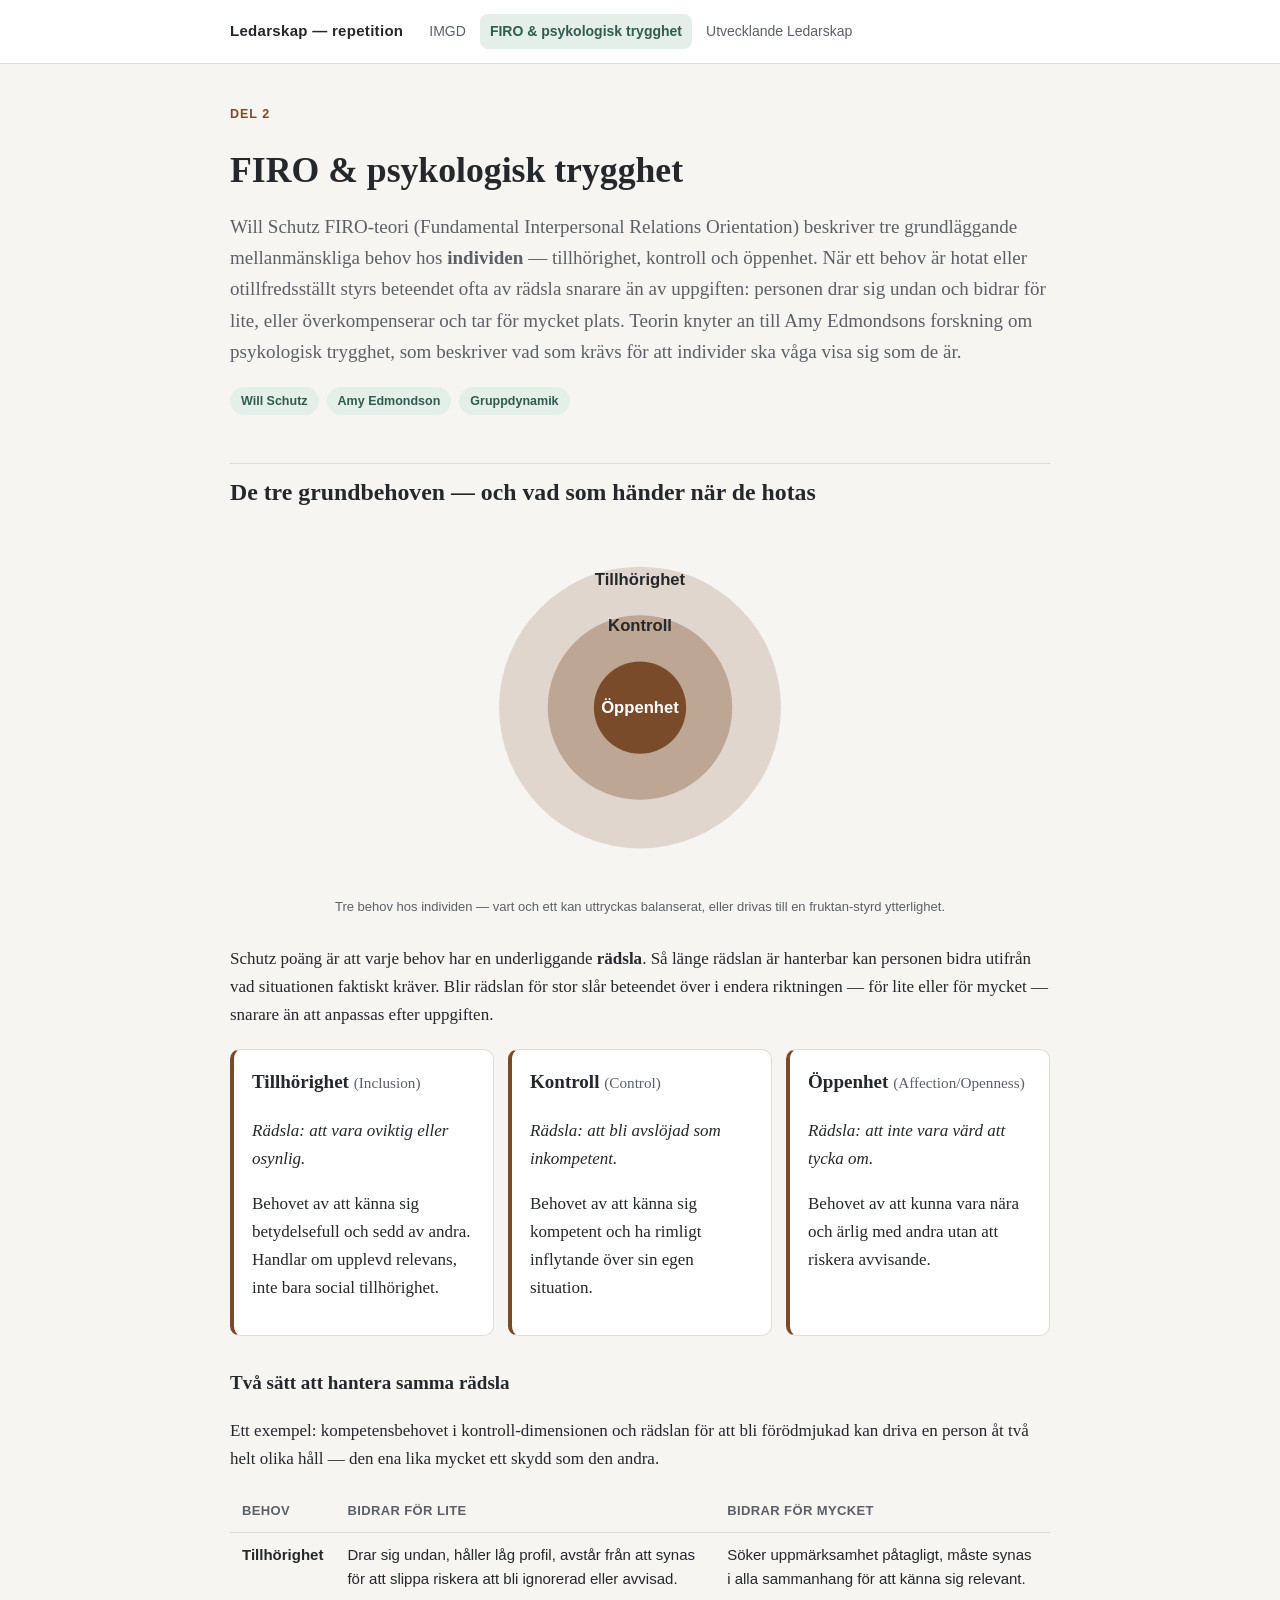
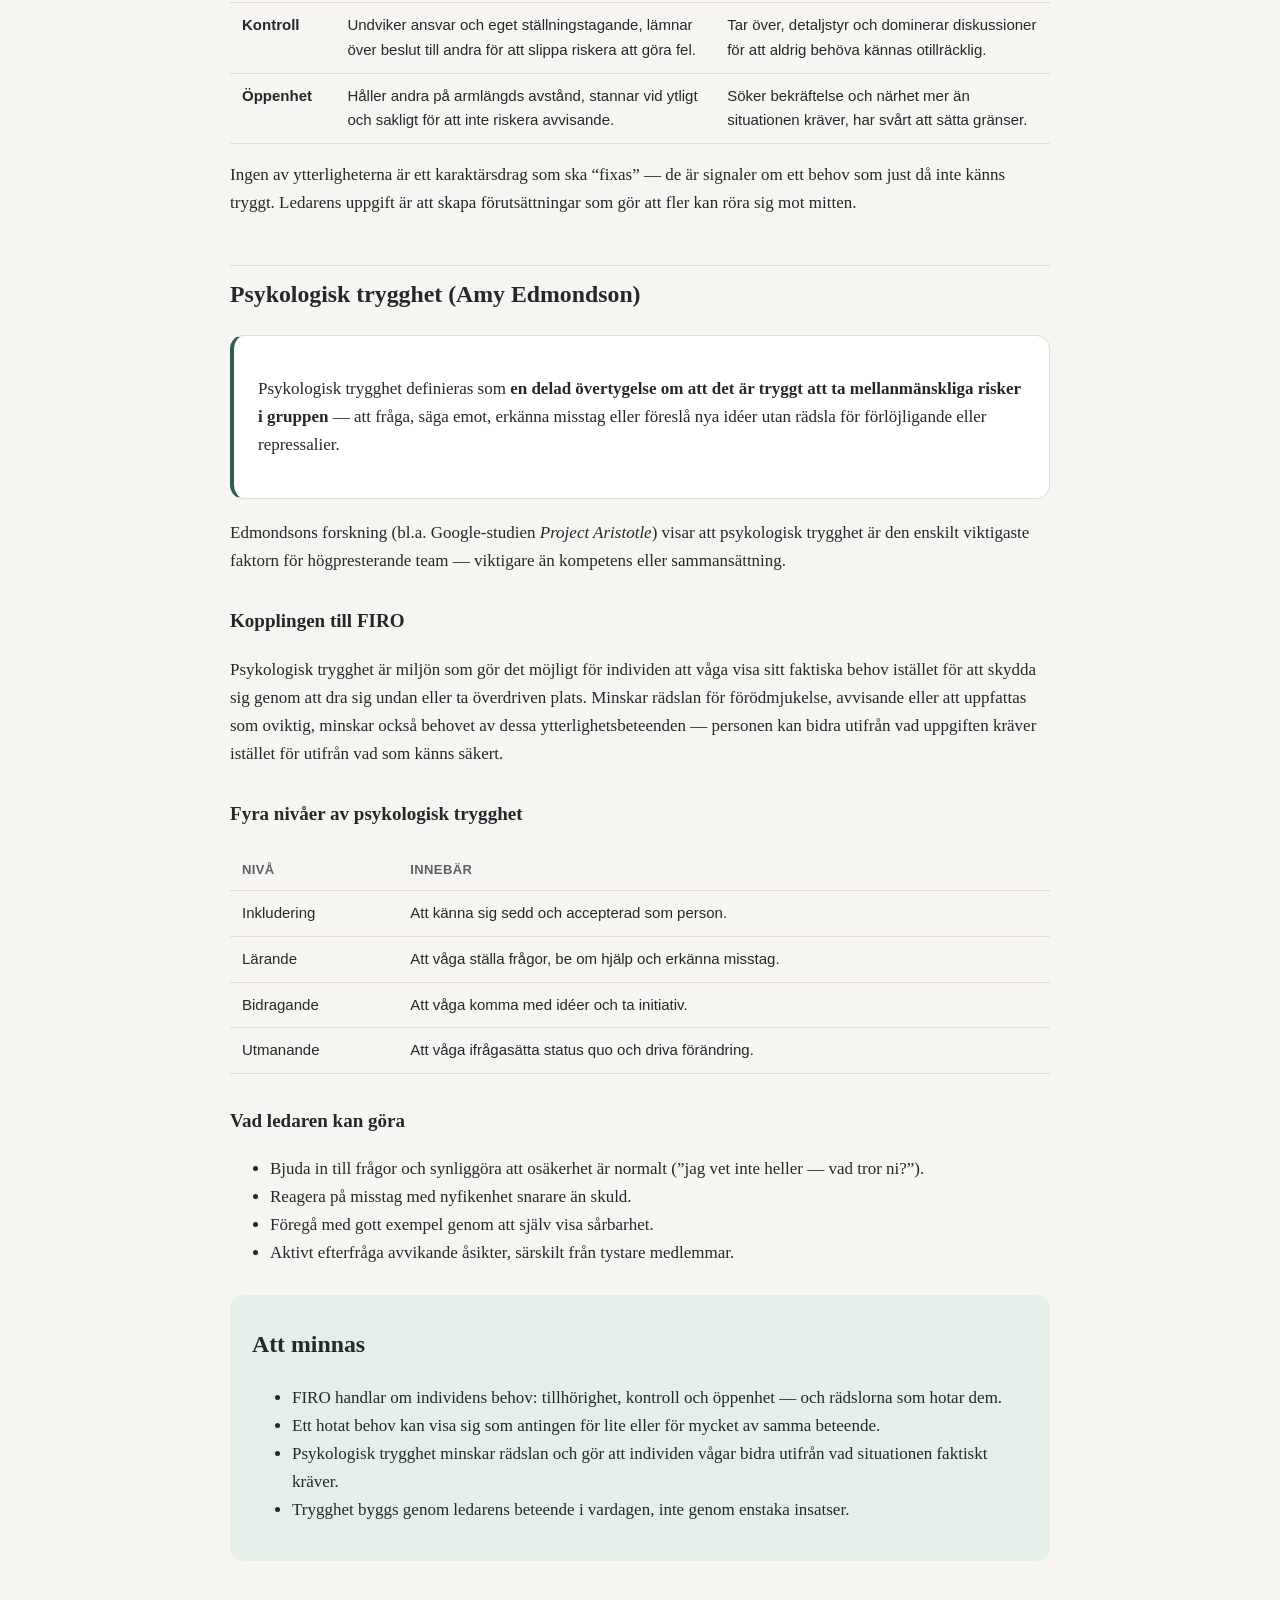
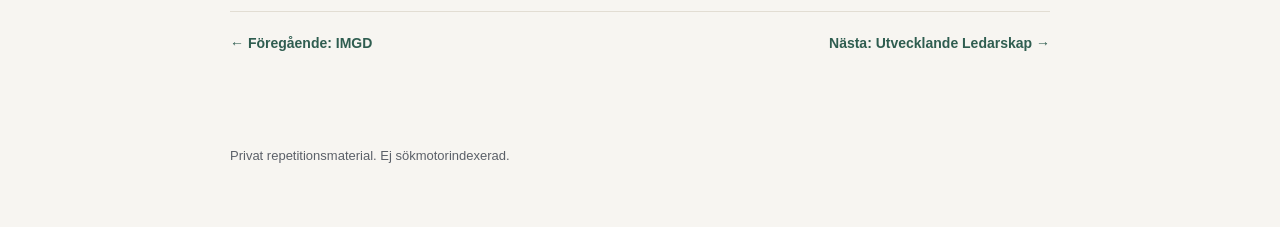
==== firo.html @ d12c9a11 "Initial version: IMGD, FIRO och Utvecklande Ledarskap" ====
<!DOCTYPE html>
<html lang="sv">
<head>
<meta charset="UTF-8">
<meta name="viewport" content="width=device-width, initial-scale=1.0">
<title>FIRO & psykologisk trygghet – repetition</title>
<meta name="robots" content="noindex, nofollow, noarchive">
<link rel="stylesheet" href="style.css">
</head>
<body>
<header class="site-header">
  <nav>
    <a class="brand" href="index.html">Ledarskap — repetition</a>
    <a class="nav-link" href="imgd.html">IMGD</a>
    <a class="nav-link active" href="firo.html">FIRO & psykologisk trygghet</a>
    <a class="nav-link" href="utvecklande-ledarskap.html">Utvecklande Ledarskap</a>
  </nav>
</header>

<main>
  <div class="kicker" style="color:var(--firo);">Del 2</div>
  <h1>FIRO &amp; psykologisk trygghet</h1>
  <p class="lead">Will Schutz FIRO-teori (Fundamental Interpersonal Relations Orientation) beskriver tre grundläggande mellanmänskliga behov hos <strong>individen</strong> — tillhörighet, kontroll och öppenhet. När ett behov är hotat eller otillfredsställt styrs beteendet ofta av rädsla snarare än av uppgiften: personen drar sig undan och bidrar för lite, eller överkompenserar och tar för mycket plats. Teorin knyter an till Amy Edmondsons forskning om psykologisk trygghet, som beskriver vad som krävs för att individer ska våga visa sig som de är.</p>

  <div class="pill-row">
    <span class="pill">Will Schutz</span>
    <span class="pill">Amy Edmondson</span>
    <span class="pill">Gruppdynamik</span>
  </div>

  <h2>De tre grundbehoven — och vad som händer när de hotas</h2>
  <div class="diagram">
    <svg viewBox="0 0 640 260" xmlns="http://www.w3.org/2000/svg" role="img" aria-label="Tre koncentriska cirklar: tillhörighet, kontroll, öppenhet">
      <circle cx="320" cy="130" r="110" fill="var(--firo)" opacity="0.18"></circle>
      <circle cx="320" cy="130" r="72" fill="var(--firo)" opacity="0.35"></circle>
      <circle cx="320" cy="130" r="36" fill="var(--firo)"></circle>
      <text x="320" y="134" text-anchor="middle" font-size="13" fill="#fff" font-family="sans-serif" font-weight="bold">Öppenhet</text>
      <text x="320" y="70" text-anchor="middle" font-size="13" fill="var(--text)" font-family="sans-serif" font-weight="bold">Kontroll</text>
      <text x="320" y="34" text-anchor="middle" font-size="13" fill="var(--text)" font-family="sans-serif" font-weight="bold">Tillhörighet</text>
    </svg>
    <p style="font-size:13px; color:var(--text-muted); font-family:sans-serif;">Tre behov hos individen — vart och ett kan uttryckas balanserat, eller drivas till en fruktan-styrd ytterlighet.</p>
  </div>

  <p>Schutz poäng är att varje behov har en underliggande <strong>rädsla</strong>. Så länge rädslan är hanterbar kan personen bidra utifrån vad situationen faktiskt kräver. Blir rädslan för stor slår beteendet över i endera riktningen — för lite eller för mycket — snarare än att anpassas efter uppgiften.</p>

  <div class="grid cols-3">
    <div class="stage" style="border-left-color:var(--firo);">
      <h3>Tillhörighet <span style="font-weight:400;color:var(--text-muted);font-size:0.8em;">(Inclusion)</span></h3>
      <p><em>Rädsla: att vara oviktig eller osynlig.</em></p>
      <p>Behovet av att känna sig betydelsefull och sedd av andra. Handlar om upplevd relevans, inte bara social tillhörighet.</p>
    </div>
    <div class="stage" style="border-left-color:var(--firo);">
      <h3>Kontroll <span style="font-weight:400;color:var(--text-muted);font-size:0.8em;">(Control)</span></h3>
      <p><em>Rädsla: att bli avslöjad som inkompetent.</em></p>
      <p>Behovet av att känna sig kompetent och ha rimligt inflytande över sin egen situation.</p>
    </div>
    <div class="stage" style="border-left-color:var(--firo);">
      <h3>Öppenhet <span style="font-weight:400;color:var(--text-muted);font-size:0.8em;">(Affection/Openness)</span></h3>
      <p><em>Rädsla: att inte vara värd att tycka om.</em></p>
      <p>Behovet av att kunna vara nära och ärlig med andra utan att riskera avvisande.</p>
    </div>
  </div>

  <h3>Två sätt att hantera samma rädsla</h3>
  <p>Ett exempel: kompetensbehovet i kontroll-dimensionen och rädslan för att bli förödmjukad kan driva en person åt två helt olika håll — den ena lika mycket ett skydd som den andra.</p>
  <table>
    <tr><th>Behov</th><th>Bidrar för lite</th><th>Bidrar för mycket</th></tr>
    <tr>
      <td><strong>Tillhörighet</strong></td>
      <td>Drar sig undan, håller låg profil, avstår från att synas för att slippa riskera att bli ignorerad eller avvisad.</td>
      <td>Söker uppmärksamhet påtagligt, måste synas i alla sammanhang för att känna sig relevant.</td>
    </tr>
    <tr>
      <td><strong>Kontroll</strong></td>
      <td>Undviker ansvar och eget ställningstagande, lämnar över beslut till andra för att slippa riskera att göra fel.</td>
      <td>Tar över, detaljstyr och dominerar diskussioner för att aldrig behöva kännas otillräcklig.</td>
    </tr>
    <tr>
      <td><strong>Öppenhet</strong></td>
      <td>Håller andra på armlängds avstånd, stannar vid ytligt och sakligt för att inte riskera avvisande.</td>
      <td>Söker bekräftelse och närhet mer än situationen kräver, har svårt att sätta gränser.</td>
    </tr>
  </table>
  <p>Ingen av ytterligheterna är ett karaktärsdrag som ska “fixas” — de är signaler om ett behov som just då inte känns tryggt. Ledarens uppgift är att skapa förutsättningar som gör att fler kan röra sig mot mitten.</p>

  <h2>Psykologisk trygghet (Amy Edmondson)</h2>
  <div class="card accent">
    <p>Psykologisk trygghet definieras som <strong>en delad övertygelse om att det är tryggt att ta mellanmänskliga risker i gruppen</strong> — att fråga, säga emot, erkänna misstag eller föreslå nya idéer utan rädsla för förlöjligande eller repressalier.</p>
  </div>

  <p>Edmondsons forskning (bl.a. Google-studien <em>Project Aristotle</em>) visar att psykologisk trygghet är den enskilt viktigaste faktorn för högpresterande team — viktigare än kompetens eller sammansättning.</p>

  <h3>Kopplingen till FIRO</h3>
  <p>Psykologisk trygghet är miljön som gör det möjligt för individen att våga visa sitt faktiska behov istället för att skydda sig genom att dra sig undan eller ta överdriven plats. Minskar rädslan för förödmjukelse, avvisande eller att uppfattas som oviktig, minskar också behovet av dessa ytterlighetsbeteenden — personen kan bidra utifrån vad uppgiften kräver istället för utifrån vad som känns säkert.</p>

  <h3>Fyra nivåer av psykologisk trygghet</h3>
  <table>
    <tr><th>Nivå</th><th>Innebär</th></tr>
    <tr><td>Inkludering</td><td>Att känna sig sedd och accepterad som person.</td></tr>
    <tr><td>Lärande</td><td>Att våga ställa frågor, be om hjälp och erkänna misstag.</td></tr>
    <tr><td>Bidragande</td><td>Att våga komma med idéer och ta initiativ.</td></tr>
    <tr><td>Utmanande</td><td>Att våga ifrågasätta status quo och driva förändring.</td></tr>
  </table>

  <h3>Vad ledaren kan göra</h3>
  <ul>
    <li>Bjuda in till frågor och synliggöra att osäkerhet är normalt (”jag vet inte heller — vad tror ni?”).</li>
    <li>Reagera på misstag med nyfikenhet snarare än skuld.</li>
    <li>Föregå med gott exempel genom att själv visa sårbarhet.</li>
    <li>Aktivt efterfråga avvikande åsikter, särskilt från tystare medlemmar.</li>
  </ul>

  <div class="summary-box">
    <h2>Att minnas</h2>
    <ul>
      <li>FIRO handlar om individens behov: tillhörighet, kontroll och öppenhet — och rädslorna som hotar dem.</li>
      <li>Ett hotat behov kan visa sig som antingen för lite eller för mycket av samma beteende.</li>
      <li>Psykologisk trygghet minskar rädslan och gör att individen vågar bidra utifrån vad situationen faktiskt kräver.</li>
      <li>Trygghet byggs genom ledarens beteende i vardagen, inte genom enstaka insatser.</li>
    </ul>
  </div>

  <div class="section-nav">
    <a href="imgd.html">← Föregående: IMGD</a>
    <a href="utvecklande-ledarskap.html">Nästa: Utvecklande Ledarskap →</a>
  </div>
</main>

<footer class="site-footer">Privat repetitionsmaterial. Ej sökmotorindexerad.</footer>
</body>
</html>
---- style.css ----
:root {
  --bg: #f7f5f1;
  --bg-card: #ffffff;
  --text: #24272b;
  --text-muted: #5b6068;
  --accent: #2f5d50;
  --accent-light: #e4efe9;
  --border: #e2ddd3;
  --imgd: #2f5d50;
  --firo: #7a4b2a;
  --ul: #35507a;
  --max-width: 860px;
  --radius: 14px;
}

@media (prefers-color-scheme: dark) {
  :root {
    --bg: #1b1d20;
    --bg-card: #24272b;
    --text: #ecebe8;
    --text-muted: #a9aeb5;
    --accent: #6fae98;
    --accent-light: #2a3530;
    --border: #33363b;
    --imgd: #6fae98;
    --firo: #c68a5c;
    --ul: #7f9fd1;
  }
}

* { box-sizing: border-box; }

html { scroll-behavior: smooth; }

body {
  margin: 0;
  background: var(--bg);
  color: var(--text);
  font-family: "Georgia", "Iowan Old Style", serif;
  line-height: 1.65;
  font-size: 17px;
}

header.site-header {
  border-bottom: 1px solid var(--border);
  background: var(--bg-card);
  position: sticky;
  top: 0;
  z-index: 10;
}

.site-header nav {
  max-width: var(--max-width);
  margin: 0 auto;
  display: flex;
  align-items: center;
  gap: 4px;
  padding: 14px 20px;
  flex-wrap: wrap;
  font-family: -apple-system, BlinkMacSystemFont, "Segoe UI", sans-serif;
}

.site-header a.brand {
  font-weight: 700;
  color: var(--text);
  text-decoration: none;
  margin-right: 12px;
  font-size: 15px;
  letter-spacing: 0.02em;
}

.site-header a.nav-link {
  color: var(--text-muted);
  text-decoration: none;
  font-size: 14px;
  padding: 6px 10px;
  border-radius: 8px;
}

.site-header a.nav-link:hover {
  background: var(--accent-light);
  color: var(--text);
}

.site-header a.nav-link.active {
  background: var(--accent-light);
  color: var(--accent);
  font-weight: 600;
}

main {
  max-width: var(--max-width);
  margin: 0 auto;
  padding: 40px 20px 90px;
}

h1 {
  font-size: 2.1em;
  line-height: 1.2;
  margin-bottom: 0.2em;
}

h2 {
  font-size: 1.4em;
  margin-top: 2em;
  padding-top: 0.4em;
  border-top: 1px solid var(--border);
}

h3 {
  font-size: 1.12em;
  margin-top: 1.6em;
}

.kicker {
  font-family: -apple-system, BlinkMacSystemFont, "Segoe UI", sans-serif;
  text-transform: uppercase;
  letter-spacing: 0.08em;
  font-size: 12.5px;
  font-weight: 700;
  color: var(--accent);
  margin-bottom: 10px;
}

.lead {
  font-size: 1.12em;
  color: var(--text-muted);
}

.card {
  background: var(--bg-card);
  border: 1px solid var(--border);
  border-radius: var(--radius);
  padding: 22px 24px;
  margin: 20px 0;
}

.card.accent {
  border-left: 4px solid var(--accent);
}

.grid {
  display: grid;
  grid-template-columns: 1fr;
  gap: 14px;
  margin: 20px 0;
}

@media (min-width: 620px) {
  .grid.cols-2 { grid-template-columns: 1fr 1fr; }
  .grid.cols-3 { grid-template-columns: repeat(3, 1fr); }
}

.stage {
  background: var(--bg-card);
  border: 1px solid var(--border);
  border-left: 4px solid var(--accent);
  border-radius: 10px;
  padding: 16px 18px;
}

.stage h3 { margin-top: 0; }

table {
  width: 100%;
  border-collapse: collapse;
  margin: 16px 0;
  font-family: -apple-system, BlinkMacSystemFont, "Segoe UI", sans-serif;
  font-size: 15px;
}

th, td {
  text-align: left;
  padding: 10px 12px;
  border-bottom: 1px solid var(--border);
  vertical-align: top;
}

th {
  color: var(--text-muted);
  font-weight: 600;
  font-size: 13px;
  text-transform: uppercase;
  letter-spacing: 0.03em;
}

.diagram {
  margin: 28px 0;
  text-align: center;
}

.diagram svg {
  max-width: 100%;
  height: auto;
}

.quote {
  font-style: italic;
  color: var(--text-muted);
  border-left: 3px solid var(--border);
  padding-left: 16px;
  margin: 20px 0;
}

.summary-box {
  background: var(--accent-light);
  border-radius: var(--radius);
  padding: 20px 22px;
  margin: 28px 0;
}

.summary-box h2 {
  border-top: none;
  margin-top: 0;
}

.section-nav {
  display: flex;
  justify-content: space-between;
  margin-top: 50px;
  padding-top: 20px;
  border-top: 1px solid var(--border);
  font-family: -apple-system, BlinkMacSystemFont, "Segoe UI", sans-serif;
  font-size: 14px;
}

.section-nav a {
  color: var(--accent);
  text-decoration: none;
  font-weight: 600;
}

.pill-row {
  display: flex;
  gap: 8px;
  flex-wrap: wrap;
  margin: 14px 0;
}

.pill {
  font-family: -apple-system, BlinkMacSystemFont, "Segoe UI", sans-serif;
  font-size: 12.5px;
  font-weight: 600;
  padding: 4px 11px;
  border-radius: 999px;
  background: var(--accent-light);
  color: var(--accent);
}

footer.site-footer {
  max-width: var(--max-width);
  margin: 0 auto;
  padding: 0 20px 60px;
  color: var(--text-muted);
  font-family: -apple-system, BlinkMacSystemFont, "Segoe UI", sans-serif;
  font-size: 13px;
}

.home-cards a {
  text-decoration: none;
  color: inherit;
  display: block;
}

.home-card {
  background: var(--bg-card);
  border: 1px solid var(--border);
  border-radius: var(--radius);
  padding: 24px;
  transition: border-color 0.15s ease;
}

.home-card:hover {
  border-color: var(--accent);
}

.home-card .kicker { margin-bottom: 8px; }
.home-card h2 { margin-top: 0; border-top: none; font-size: 1.25em; }
.home-card p { color: var(--text-muted); margin-bottom: 0; font-family: -apple-system, BlinkMacSystemFont, "Segoe UI", sans-serif; font-size: 14.5px; }
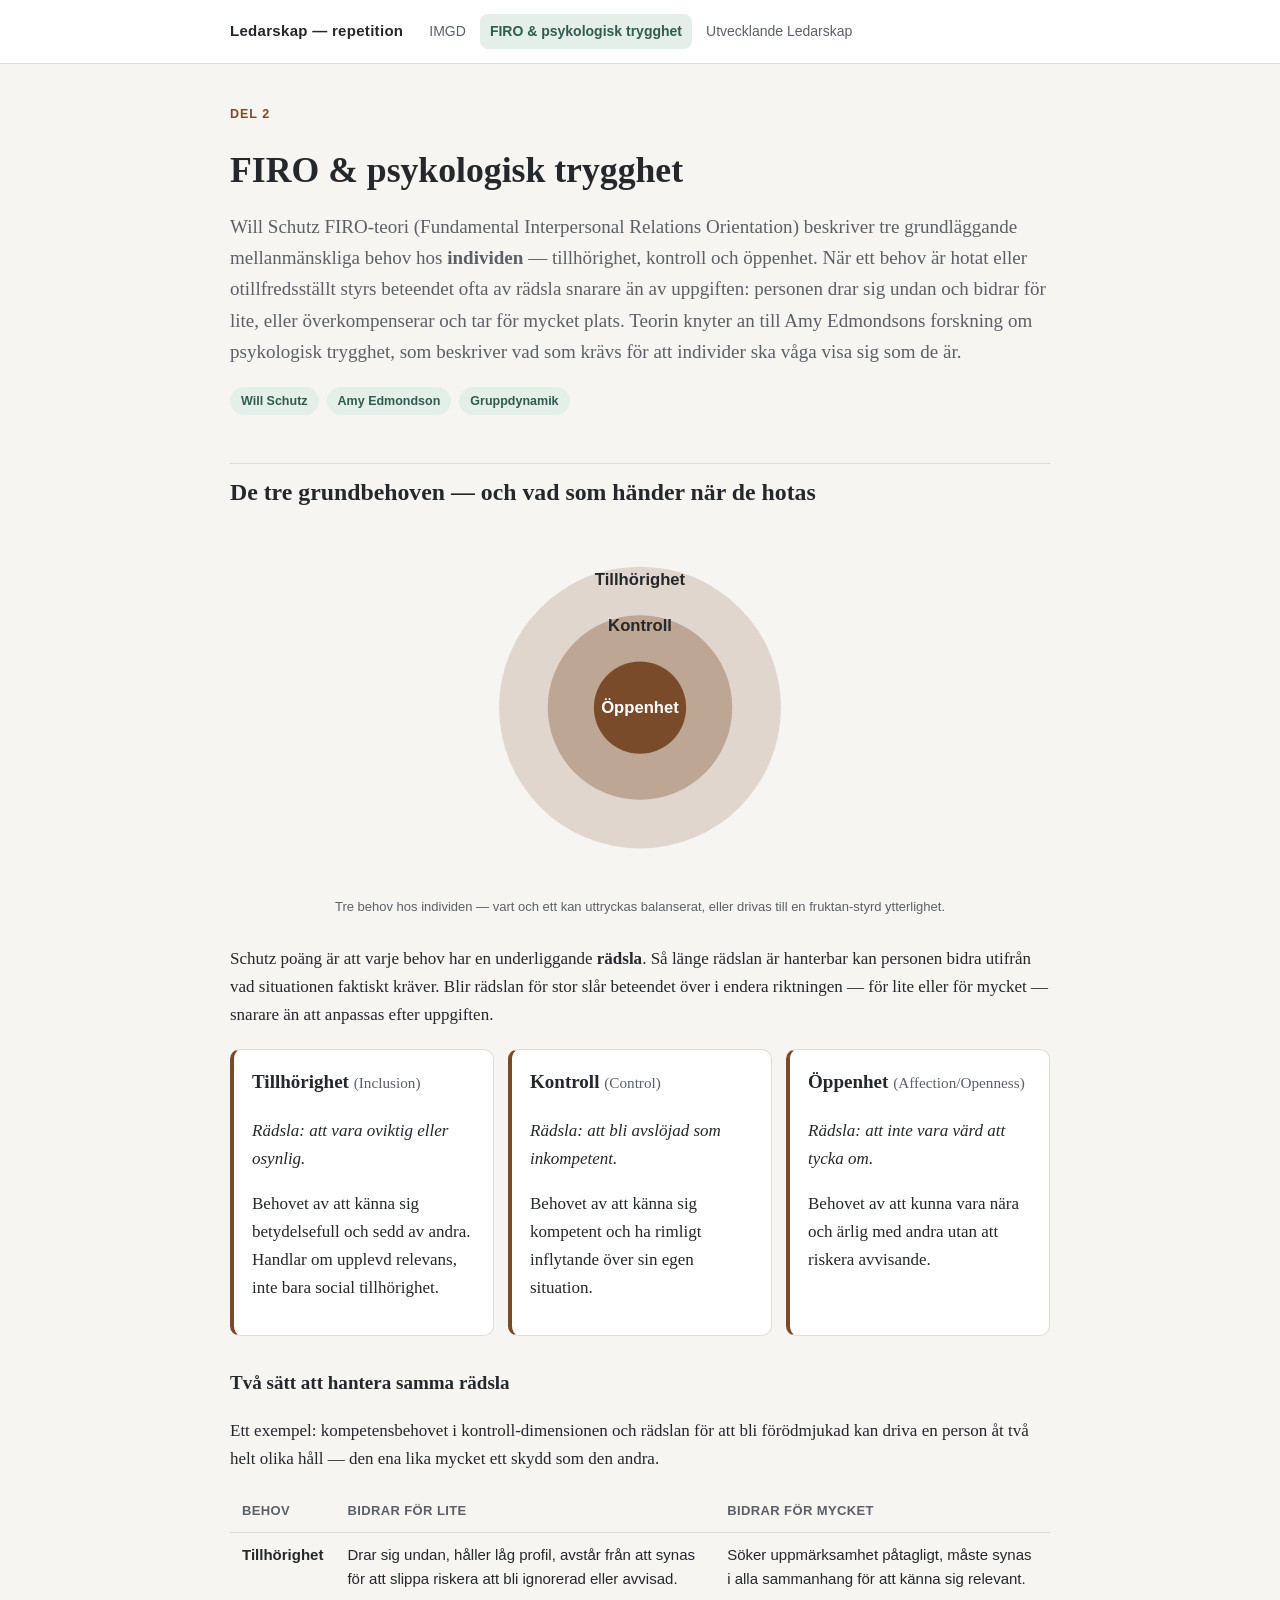
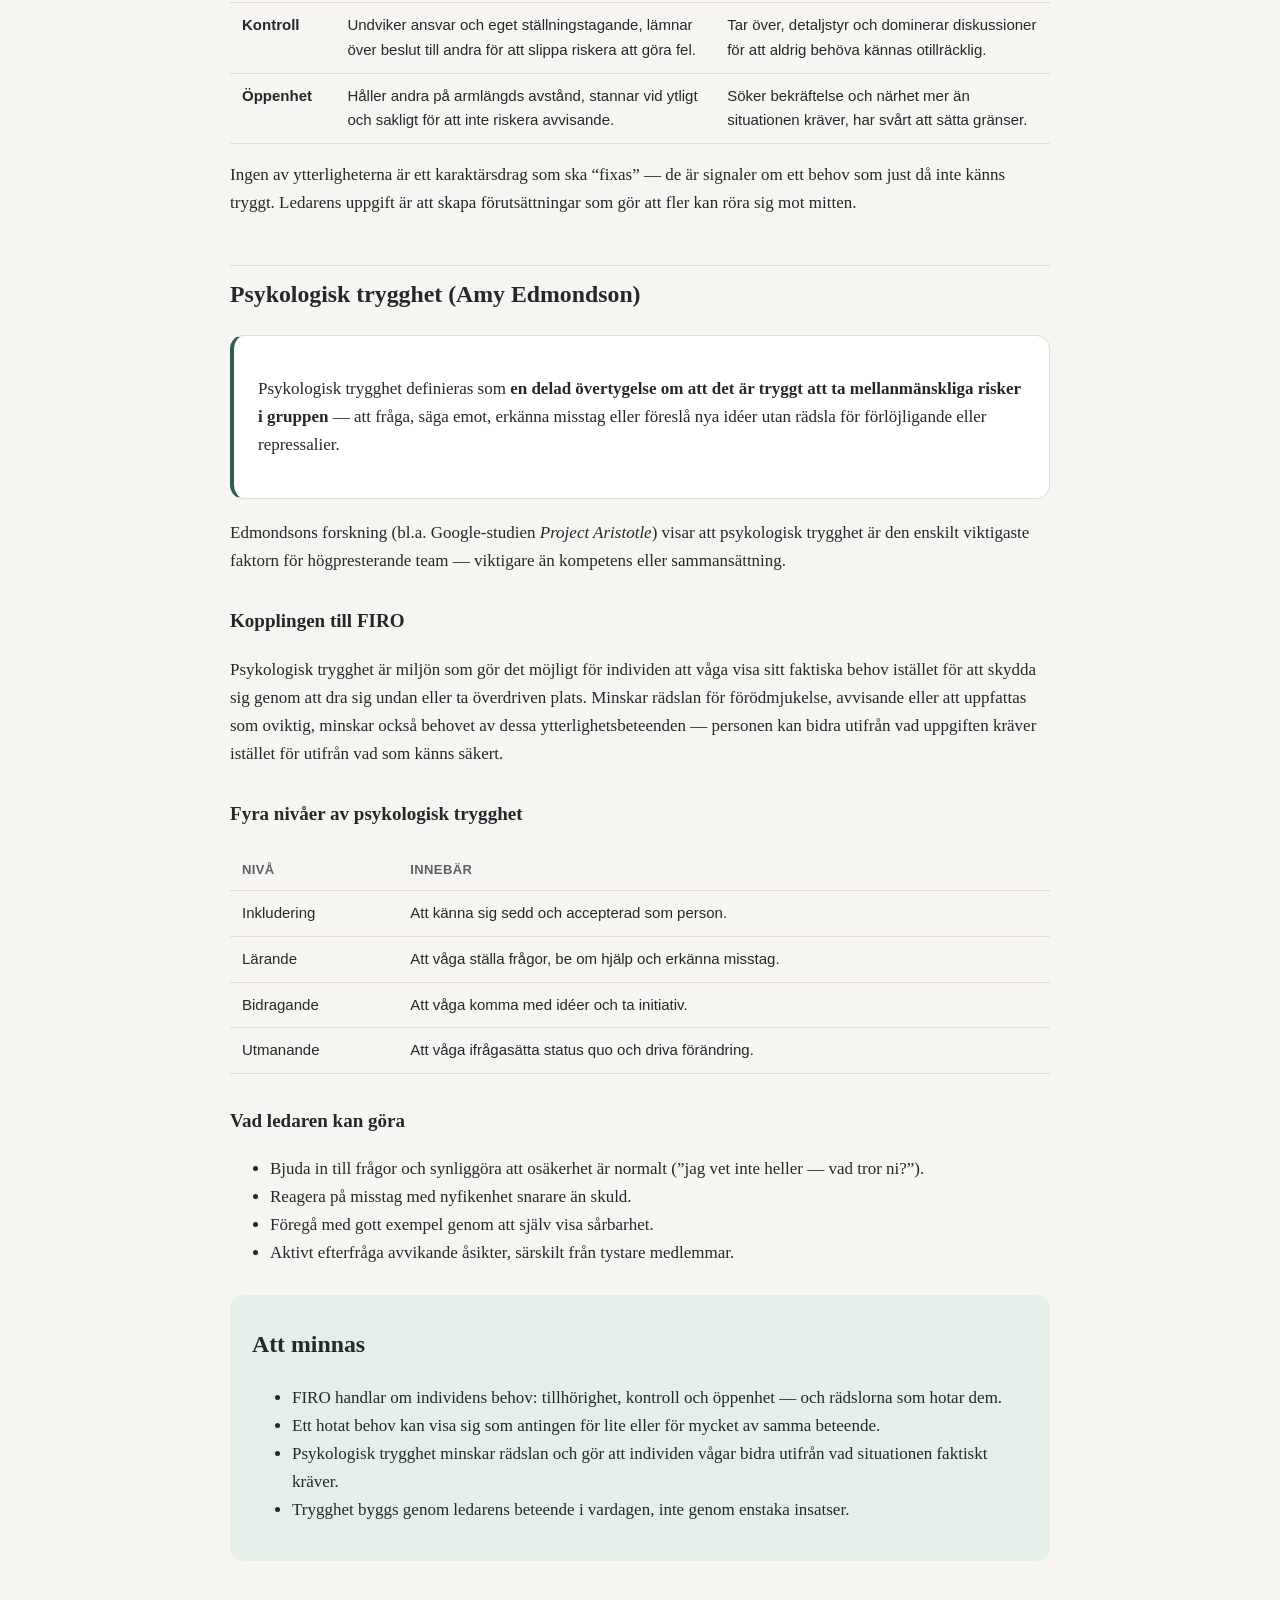
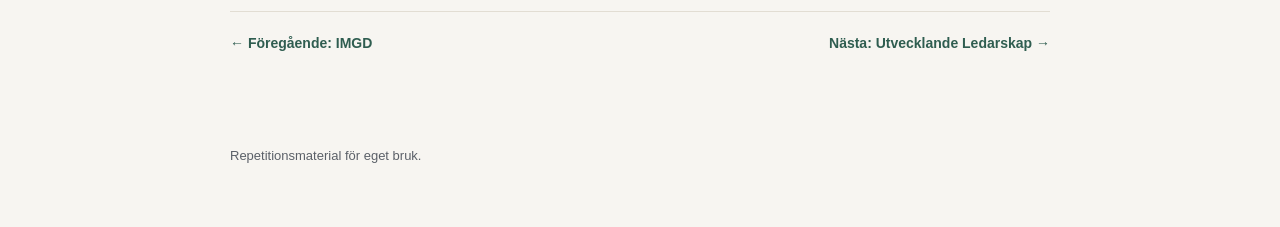
==== commit 9ce28655: "IMGD: fler exempel per gruppdynamik, ta bort avslutsfasen och byt namn från fas till dynamik. FIRO/U" ====
--- a/firo.html
+++ b/firo.html
@@ -126,6 +126,6 @@
   </div>
 </main>
 
-<footer class="site-footer">Privat repetitionsmaterial. Ej sökmotorindexerad.</footer>
+<footer class="site-footer">Repetitionsmaterial för eget bruk.</footer>
 </body>
 </html>
